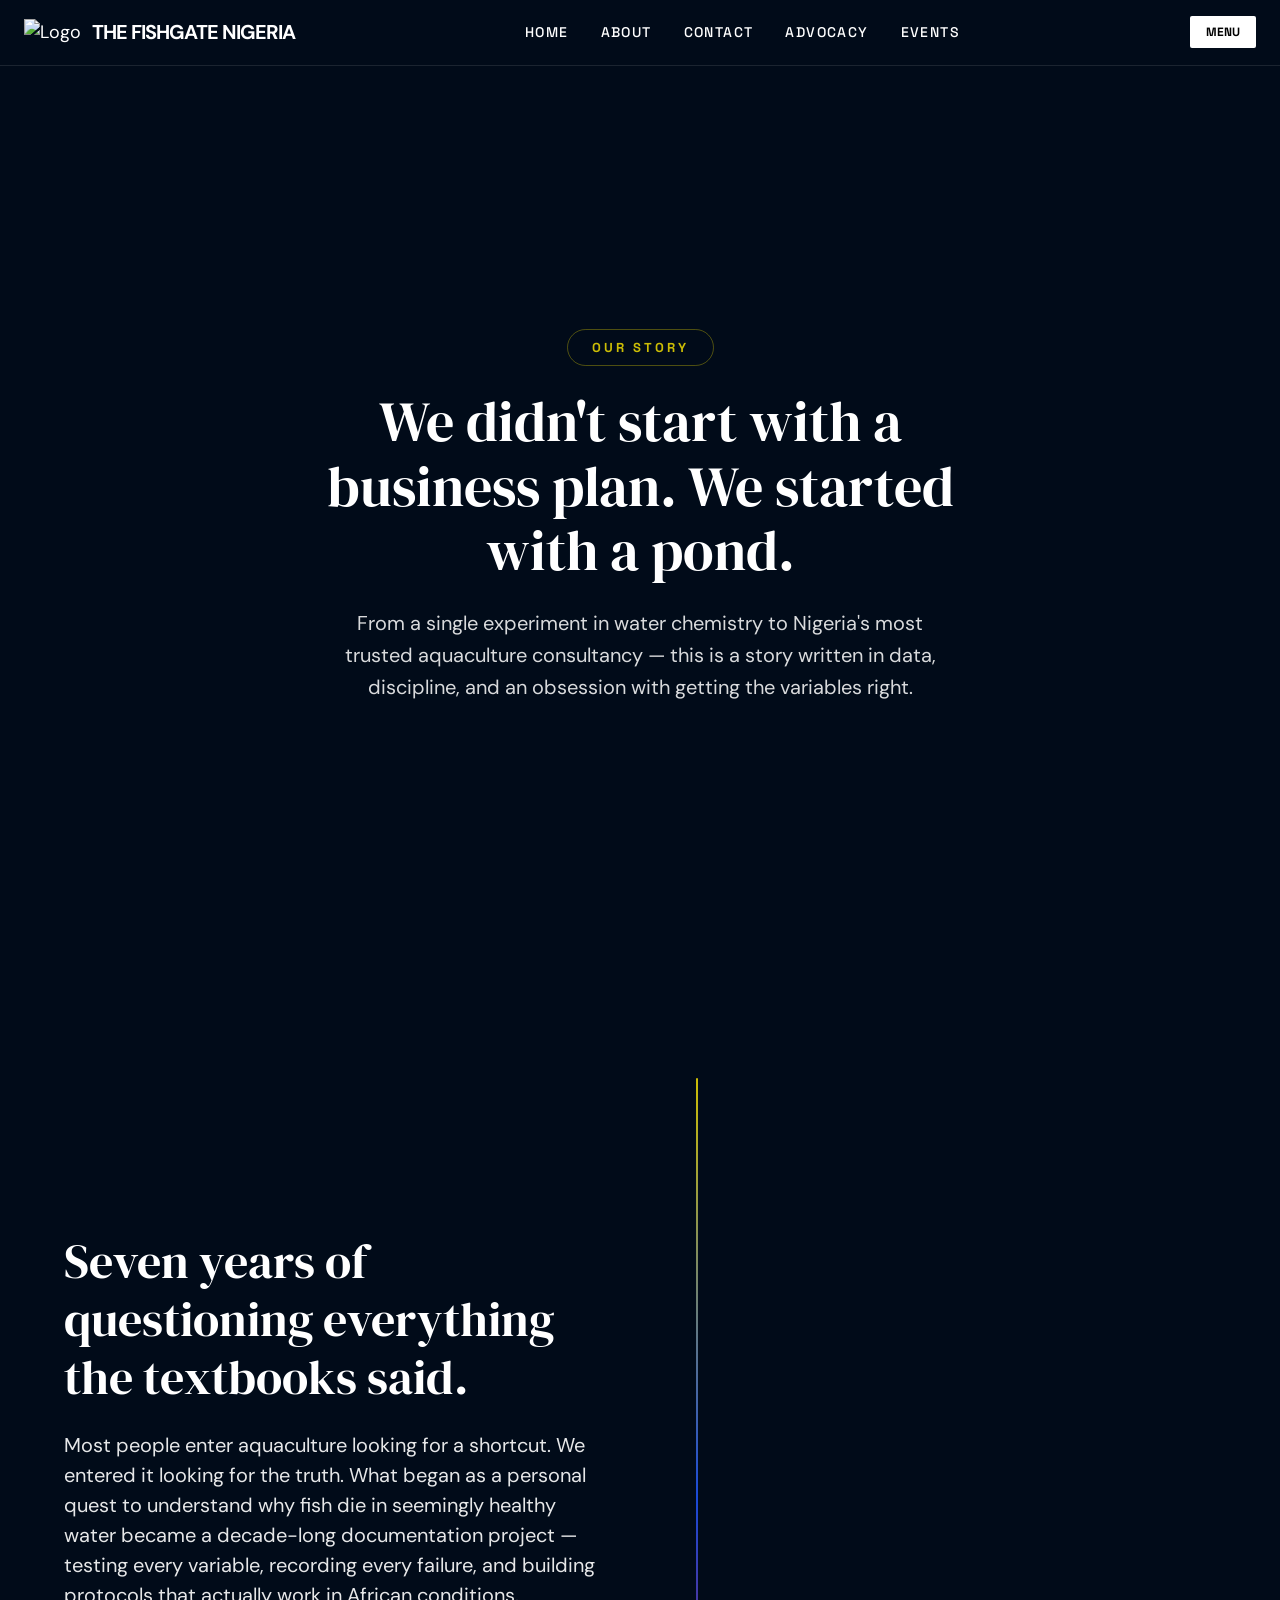
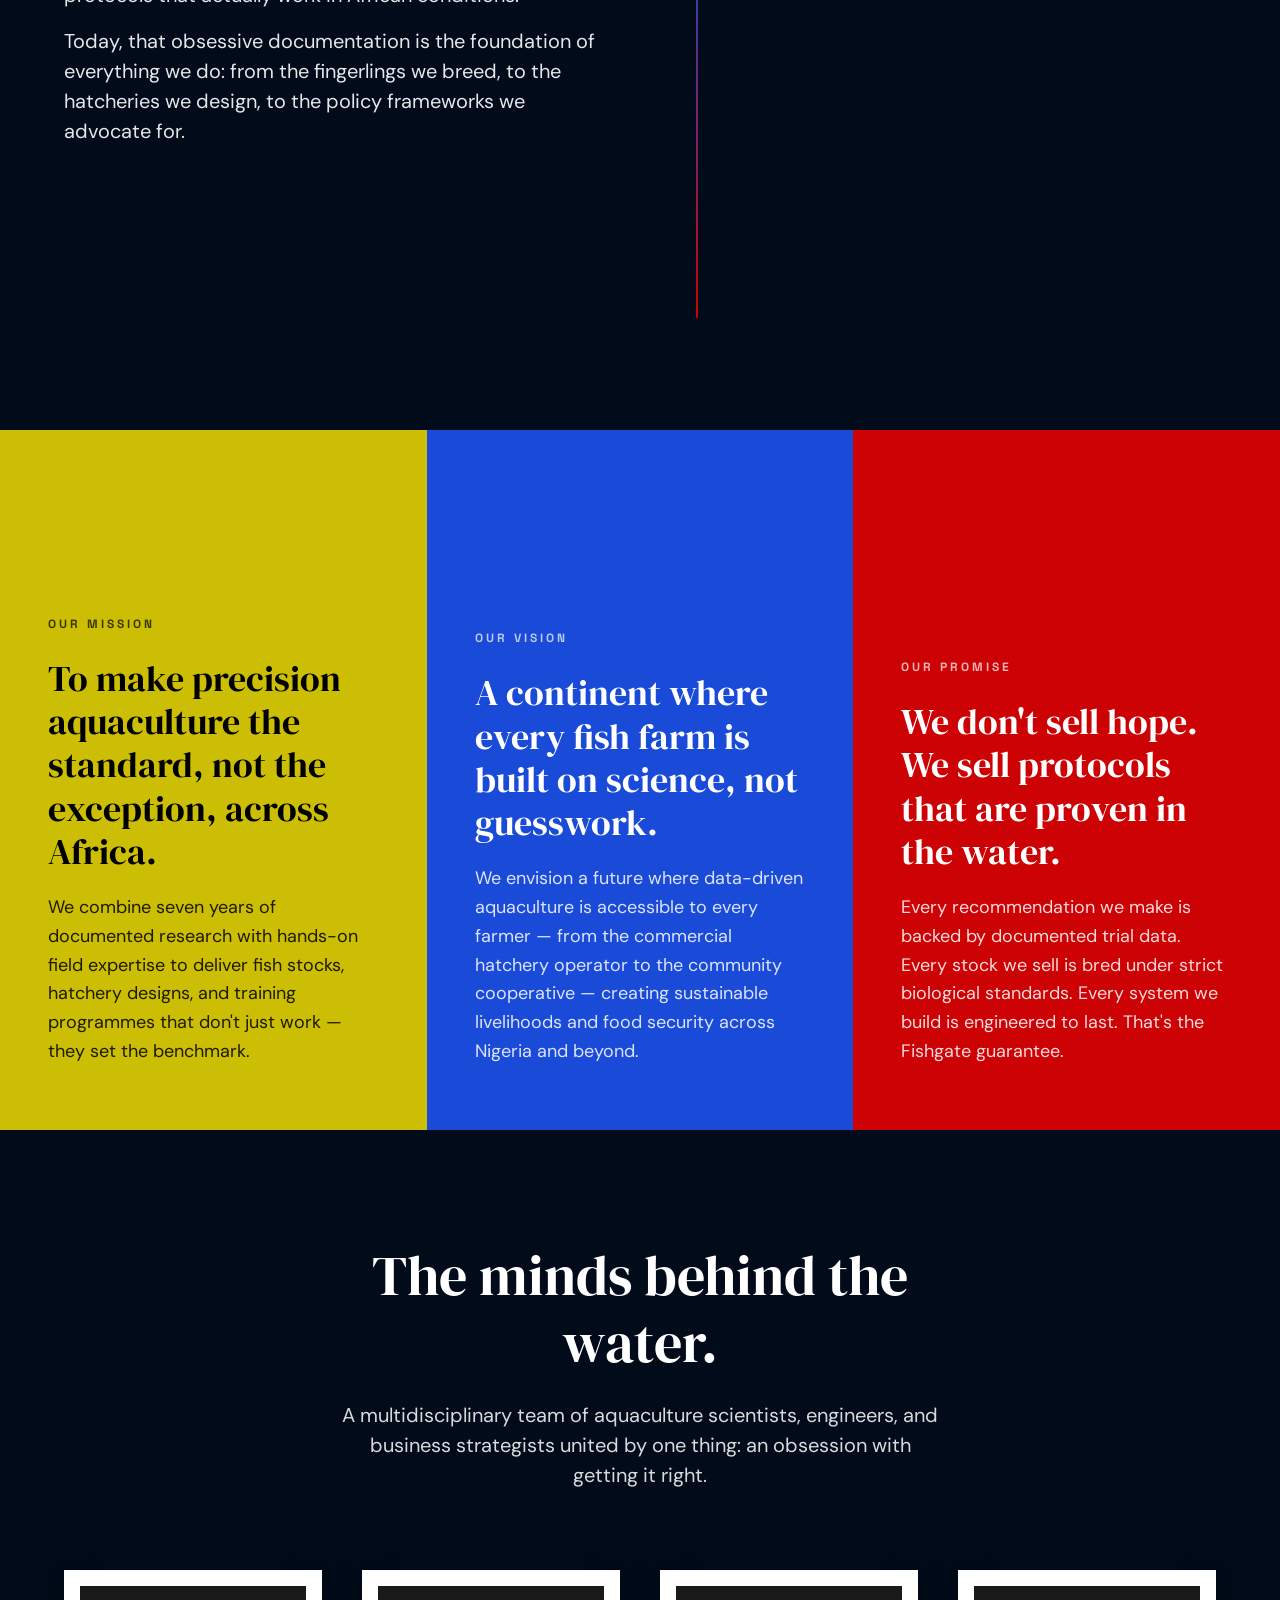
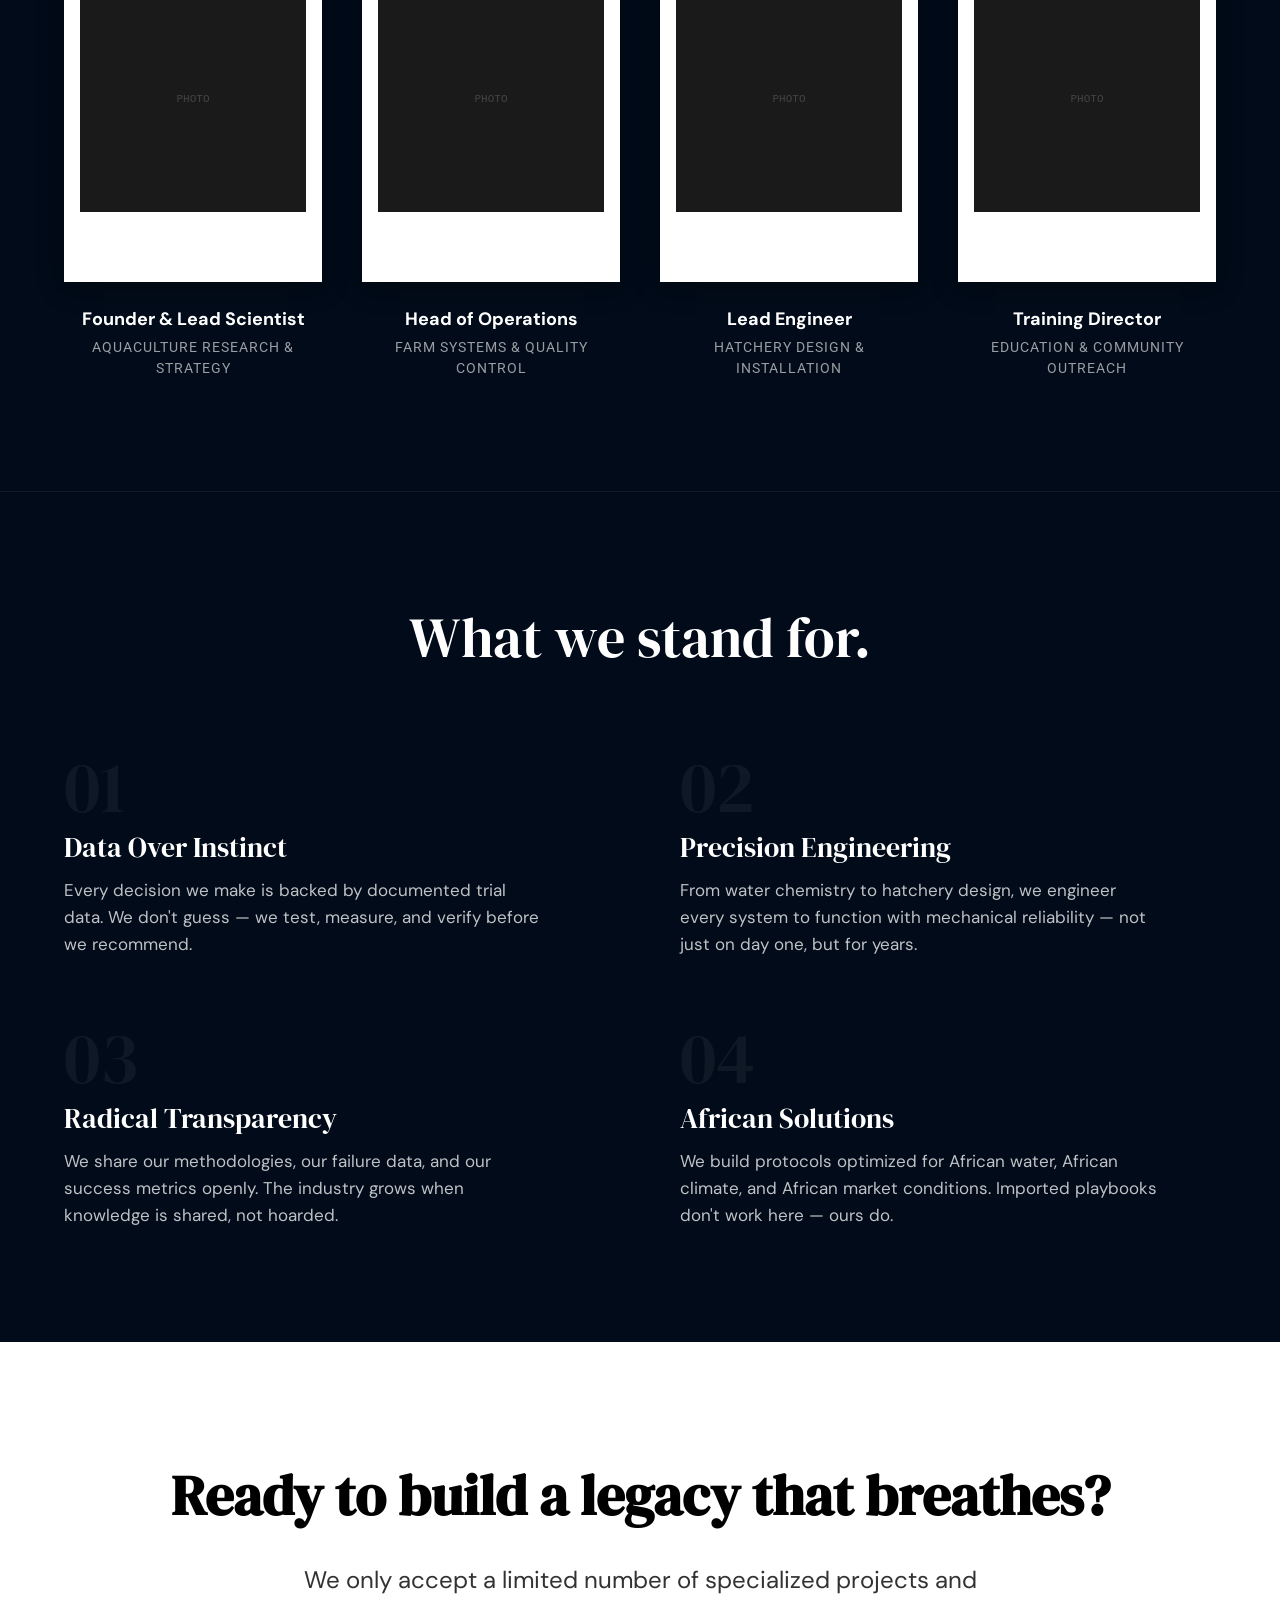
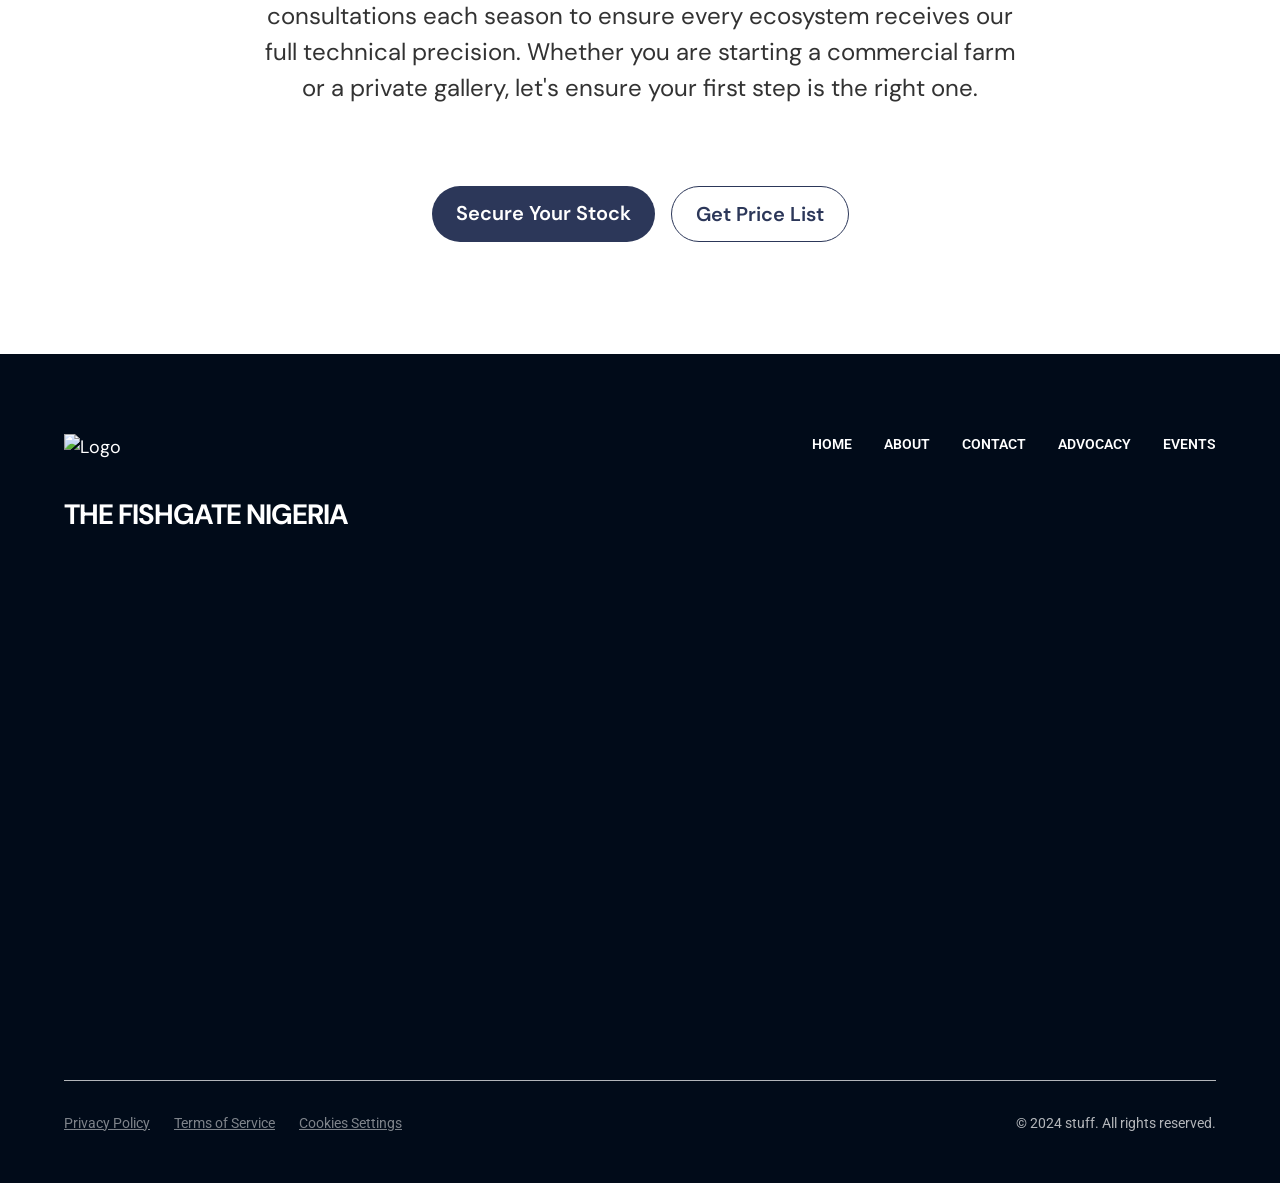
==== about.html @ c48f3483 "new commit" ====
<!DOCTYPE html>
<html lang="en">

<head>
    <meta charset="UTF-8">
    <meta name="viewport" content="width=device-width, initial-scale=1.0">
    <title>About — THE FISHGATE NIGERIA</title>
    <meta name="description"
        content="Learn about The Fishgate Nigeria — seven years of documented mastery in aquaculture, from premium fish stocks to luxury aquarium design and policy advocacy.">
    <link rel="stylesheet" href="style.css">
    <link rel="stylesheet" href="about-style.css">
</head>

<body>
    <header class="header">
        <div class="header-inner">
            <div class="logo-wrap">
                <img src="http://localhost:3845/assets/f2dee095d0d8ac2fba1c8d2b68cc11346307be15.svg" alt="Logo"
                    class="logo-img">
                <span class="logo-text">THE FISHGATE NIGERIA</span>
            </div>
            <nav class="nav">
                <button class="nav-close">Close</button>
                <a href="index.html" class="nav-link">Home</a>
                <a href="about.html" class="nav-link nav-link--active">About</a>
                <a href="contact.html" class="nav-link">Contact</a>
                <a href="advocacy.html" class="nav-link">Advocacy</a>
                <a href="events.html" class="nav-link">Events</a>
            </nav>
            <button class="menu-trigger">Menu</button>
        </div>
    </header>

    <main>
        <!-- SECTION: ABOUT HERO -->
        <section class="about-hero">
            <div class="about-hero-overlay"></div>
            <div class="about-hero-content">
                <span class="about-hero-tag">Our Story</span>
                <h1 class="about-hero-title">We didn't start with a business plan. We started with a pond.</h1>
                <p class="about-hero-desc">From a single experiment in water chemistry to Nigeria's most trusted
                    aquaculture consultancy — this is a story written in data, discipline, and an obsession with getting
                    the variables right.</p>
            </div>
            <!-- Decorative floating polaroids -->
            <div class="about-float af-1">
                <div class="polaroid">
                    <div class="polaroid-img"><span>IMG</span></div>
                </div>
            </div>
            <div class="about-float af-2">
                <div class="polaroid">
                    <div class="polaroid-img"><span>IMG</span></div>
                </div>
            </div>
            <div class="about-float af-3">
                <div class="polaroid">
                    <div class="polaroid-img"><span>IMG</span></div>
                </div>
            </div>
            <div class="about-float af-4">
                <div class="polaroid">
                    <div class="polaroid-img"><span>IMG</span></div>
                </div>
            </div>
        </section>

        <!-- SECTION: THE STORY -->
        <section class="about-story">
            <div class="container grid-2 section-padding">
                <div class="col-text">
                    <h2 class="sub-title story-title">Seven years of questioning everything the textbooks said.</h2>
                    <p class="sub-desc story-desc">Most people enter aquaculture looking for a shortcut. We entered it
                        looking for the truth. What began as a personal quest to understand why fish die in
                        seemingly healthy water became a decade-long documentation project — testing every variable,
                        recording every failure, and building protocols that actually work in African conditions.</p>
                    <p class="sub-desc story-desc">Today, that obsessive documentation is the foundation of everything
                        we do: from the fingerlings we breed, to the hatcheries we design, to the policy frameworks
                        we advocate for.</p>
                </div>
                <div class="story-timeline">
                    <div class="timeline-item">
                        <span class="timeline-year">2017</span>
                        <div class="timeline-content">
                            <h4>The First Pond</h4>
                            <p>Started with a single experimental pond in Nasarawa, testing water chemistry variables
                                that nobody else was documenting.</p>
                        </div>
                    </div>
                    <div class="timeline-item">
                        <span class="timeline-year">2019</span>
                        <div class="timeline-content">
                            <h4>From Failure to Formula</h4>
                            <p>After two years of systematic testing, we developed our first reproducible breeding
                                protocol with documented survival rates above 85%.</p>
                        </div>
                    </div>
                    <div class="timeline-item">
                        <span class="timeline-year">2021</span>
                        <div class="timeline-content">
                            <h4>Scaling the Science</h4>
                            <p>Expanded from personal research to commercial consultancy — helping 50+ farms adopt
                                data-driven practices across Northern Nigeria.</p>
                        </div>
                    </div>
                    <div class="timeline-item">
                        <span class="timeline-year">2023</span>
                        <div class="timeline-content">
                            <h4>The Fishgate Standard</h4>
                            <p>Launched our training academy and began partnering with government bodies on aquaculture
                                policy reform and community empowerment.</p>
                        </div>
                    </div>
                    <div class="timeline-item">
                        <span class="timeline-year">Now</span>
                        <div class="timeline-content">
                            <h4>Legacy in the Making</h4>
                            <p>Breeding premium stock, designing luxury aquariums, training the next generation, and
                                setting the standard for African aquaculture.</p>
                        </div>
                    </div>
                </div>
            </div>
        </section>

        <!-- SECTION: MISSION & VISION -->
        <section class="about-mission">
            <div class="mission-card" style="background-color: rgba(255, 234, 0, 0.8); color: black;">
                <div class="mission-card-inner">
                    <span class="mission-label">Our Mission</span>
                    <h3 class="mission-title">To make precision aquaculture the standard, not the exception, across
                        Africa.</h3>
                    <p class="mission-desc">We combine seven years of documented research with hands-on field expertise
                        to deliver fish stocks, hatchery designs, and training programmes that don't just work — they
                        set the benchmark.</p>
                </div>
            </div>
            <div class="mission-card" style="background-color: #1a4ad8; color: white;">
                <div class="mission-card-inner">
                    <span class="mission-label">Our Vision</span>
                    <h3 class="mission-title">A continent where every fish farm is built on science, not guesswork.</h3>
                    <p class="mission-desc">We envision a future where data-driven aquaculture is accessible to every
                        farmer — from the commercial hatchery operator to the community cooperative — creating
                        sustainable livelihoods and food security across Nigeria and beyond.</p>
                </div>
            </div>
            <div class="mission-card" style="background-color: rgba(255, 0, 0, 0.8); color: white;">
                <div class="mission-card-inner">
                    <span class="mission-label">Our Promise</span>
                    <h3 class="mission-title">We don't sell hope. We sell protocols that are proven in the water.</h3>
                    <p class="mission-desc">Every recommendation we make is backed by documented trial data. Every stock
                        we sell is bred under strict biological standards. Every system we build is engineered to last.
                        That's the Fishgate guarantee.</p>
                </div>
            </div>
        </section>

        <!-- SECTION: THE TEAM -->
        <section class="about-team">
            <div class="container section-padding">
                <div class="team-header">
                    <h2 class="sub-title team-title">The minds behind the water.</h2>
                    <p class="sub-desc team-desc">A multidisciplinary team of aquaculture scientists, engineers, and
                        business strategists united by one thing: an obsession with getting it right.</p>
                </div>
                <div class="team-grid">
                    <div class="team-card">
                        <div class="team-photo polaroid">
                            <div class="polaroid-img"><span>PHOTO</span></div>
                        </div>
                        <h4 class="team-name">Founder & Lead Scientist</h4>
                        <p class="team-role">Aquaculture Research & Strategy</p>
                    </div>
                    <div class="team-card">
                        <div class="team-photo polaroid">
                            <div class="polaroid-img"><span>PHOTO</span></div>
                        </div>
                        <h4 class="team-name">Head of Operations</h4>
                        <p class="team-role">Farm Systems & Quality Control</p>
                    </div>
                    <div class="team-card">
                        <div class="team-photo polaroid">
                            <div class="polaroid-img"><span>PHOTO</span></div>
                        </div>
                        <h4 class="team-name">Lead Engineer</h4>
                        <p class="team-role">Hatchery Design & Installation</p>
                    </div>
                    <div class="team-card">
                        <div class="team-photo polaroid">
                            <div class="polaroid-img"><span>PHOTO</span></div>
                        </div>
                        <h4 class="team-name">Training Director</h4>
                        <p class="team-role">Education & Community Outreach</p>
                    </div>
                </div>
            </div>
        </section>

        <!-- SECTION: VALUES -->
        <section class="about-values">
            <div class="container section-padding">
                <div class="values-header">
                    <h2 class="sub-title values-title">What we stand for.</h2>
                </div>
                <div class="values-grid">
                    <div class="value-item">
                        <div class="value-number">01</div>
                        <h3 class="value-name">Data Over Instinct</h3>
                        <p class="value-desc">Every decision we make is backed by documented trial data. We don't
                            guess — we test, measure, and verify before we recommend.</p>
                    </div>
                    <div class="value-item">
                        <div class="value-number">02</div>
                        <h3 class="value-name">Precision Engineering</h3>
                        <p class="value-desc">From water chemistry to hatchery design, we engineer every system to
                            function with mechanical reliability — not just on day one, but for years.</p>
                    </div>
                    <div class="value-item">
                        <div class="value-number">03</div>
                        <h3 class="value-name">Radical Transparency</h3>
                        <p class="value-desc">We share our methodologies, our failure data, and our success metrics
                            openly. The industry grows when knowledge is shared, not hoarded.</p>
                    </div>
                    <div class="value-item">
                        <div class="value-number">04</div>
                        <h3 class="value-name">African Solutions</h3>
                        <p class="value-desc">We build protocols optimized for African water, African climate, and
                            African market conditions. Imported playbooks don't work here — ours do.</p>
                    </div>
                </div>
            </div>
        </section>

        <!-- SECTION: CTA -->
        <section class="cta-section">
            <div class="container">
                <h2 class="cta-title">Ready to build a legacy that breathes?</h2>
                <p class="sub-desc" style="color: black; opacity: 0.8; max-width: 768px; margin: 0 auto 80px;">We only
                    accept a limited number of specialized projects and consultations each season to ensure every
                    ecosystem receives our full technical precision. Whether you are starting a commercial farm or a
                    private gallery, let's ensure your first step is the right one.</p>
                <div class="cta-actions">
                    <a href="contact.html" class="hero-btn" style="background:#2c3759; color:white;">Secure Your
                        Stock</a>
                    <a href="contact.html" class="hero-btn"
                        style="background:transparent; border: 1px solid #2c3759; color: #2c3759;">Get Price List</a>
                </div>
            </div>
        </section>
    </main>

    <footer class="footer">
        <div class="container">
            <div class="footer-top"
                style="display: flex; justify-content: space-between; align-items: flex-start; margin-bottom: 48px;">
                <div class="footer-brand">
                    <img src="http://localhost:3845/assets/d49533d9b1fd30c121c122c7823c9d077e0466f0.svg" alt="Logo"
                        style="height: 36px; margin-bottom: 24px;">
                    <div class="logo-text" style="font-size: 28px;">THE FISHGATE NIGERIA</div>
                </div>
                <div class="footer-links"
                    style="display: flex; gap: 32px; font-family: 'Roboto', sans-serif; font-weight: 600; font-size: 14px; text-transform: uppercase;">
                    <a href="index.html">Home</a>
                    <a href="about.html">About</a>
                    <a href="contact.html">Contact</a>
                    <a href="advocacy.html">Advocacy</a>
                    <a href="events.html">Events</a>
                </div>
            </div>

            <div class="footer-massive-logo"
                style="background-image: url('http://localhost:3845/assets/03a1f368f0390bcd98d03142f35a79299c0548bb.png');">
                The FishGate Nigeria
            </div>

            <div class="footer-bottom"
                style="margin-top: 32px; padding-top: 32px; border-top: 1px solid white; display: flex; justify-content: space-between; font-family: 'Roboto', sans-serif; font-size: 14px; opacity: 0.7;">
                <div class="footer-legal" style="display: flex; gap: 24px; text-decoration: underline;">
                    <a href="#">Privacy Policy</a>
                    <a href="#">Terms of Service</a>
                    <a href="#">Cookies Settings</a>
                </div>
                <div class="copyright">© 2024 stuff. All rights reserved.</div>
            </div>
        </div>
    </footer>

    <!-- GSAP -->
    <script src="https://cdn.jsdelivr.net/npm/gsap@3.14.1/dist/gsap.min.js"></script>
    <script src="https://cdn.jsdelivr.net/npm/gsap@3.14.1/dist/ScrollTrigger.min.js"></script>
    <script src="js/mobile-nav.js"></script>
    <script src="js/about-page.js"></script>
</body>

</html>
---- style.css ----
@import url('https://fonts.googleapis.com/css2?family=DM+Sans:ital,opsz,wght@0,9..40,100..1000;1,9..40,100..1000&family=DM+Serif+Display:ital@0;1&family=Roboto:ital,wght@0,100;0,300;0,400;0,500;0,700;0,900;1,100;1,300;1,400;1,500;1,700;1,900&family=Space+Grotesk:wght@300..700&display=swap');

:root {
    --color-bg: #010b19;
    --color-white: #ffffff;
    --color-black: #000000;
    --color-accent-yellow: rgba(255, 234, 0, 0.8);
    --color-accent-red: rgba(255, 0, 0, 0.8);
    --color-accent-blue: #1a4ad8;
    --color-navy-deep: #2c3759;
    --color-header-bg: #1f2937;
    --color-header-border: rgba(255, 255, 255, 0.1);

    --font-heading: 'DM Serif Display', serif;
    --font-body: 'DM Sans', sans-serif;
    --font-ui: 'Space Grotesk', sans-serif;
    --font-small: 'Roboto', sans-serif;

    --container-max: 1440px;
    --section-pad: 112px 64px;
    --transition-mechanical: cubic-bezier(0.16, 1, 0.3, 1);
}

/* --- GLOBAL RESET & BASE --- */
* {
    margin: 0;
    padding: 0;
    box-sizing: border-box;
}

html {
    scroll-behavior: smooth;
}

/* Fix left shift — wrap the whole page */
html,
body {
    width: 100%;
    overflow-x: hidden;
}

body {
    background-color: var(--color-bg);
    color: var(--color-white);
    font-family: var(--font-body);
    font-size: 18px;
    line-height: 1.5;
    -webkit-font-smoothing: antialiased;
    overflow-x: hidden;
}

h1,
h2,
h3 {
    font-family: var(--font-heading);
    font-weight: 400;
}

a {
    text-decoration: none;
    color: inherit;
    display: inline-block;
}

img,
video {
    display: block;
    max-width: 100%;
}

button {
    cursor: pointer;
    border: none;
    background: none;
    font-family: inherit;
}

/* --- LAYOUT UTILITIES --- */
.container {
    max-width: var(--container-max);
    margin: 0 auto;
    width: 100%;
}

.section-padding {
    padding: var(--section-pad);
}

.grid-2 {
    display: grid;
    grid-template-columns: 1fr 1fr;
    gap: 80px;
}

.flex-center {
    display: flex;
    align-items: center;
    justify-content: center;
}

/* --- HEADER --- */
.header {
    background: #010b19;
    border-bottom: 1px solid var(--color-header-border);
    padding: 16px 24px 17px;
    position: sticky;
    top: 0;
    z-index: 1000;
}

.header-inner {
    max-width: var(--container-max);
    margin: 0 auto;
    display: flex;
    justify-content: space-between;
    align-items: center;
}

.logo-wrap {
    display: flex;
    align-items: center;
    gap: 8px;
}

.logo-img {
    height: 25.776px;
    width: 60px;
}

.logo-text {
    font-family: 'DM Sans', sans-serif;
    font-weight: 700;
    font-size: 20px;
    letter-spacing: -1px;
    text-transform: uppercase;
}

.nav {
    display: flex;
    gap: 32px;
}

.nav-link {
    font-family: var(--font-ui);
    font-weight: 500;
    font-size: 14px;
    letter-spacing: 1.4px;
    text-transform: uppercase;
    transition: color 0.3s var(--transition-mechanical);
}

.nav-link:hover {
    color: var(--color-accent-yellow);
}

.menu-trigger {
    background: var(--color-white);
    color: var(--color-black);
    padding: 8px 16px;
    border-radius: 2px;
    font-family: var(--font-ui);
    font-weight: 700;
    font-size: 12px;
    text-transform: uppercase;
    transition: background-color 0.3s var(--transition-mechanical);
}

.menu-trigger:hover {
    background: var(--color-accent-yellow);
}

/* Hidden on desktop — only visible inside mobile drawer */
.nav-close {
    display: none;
}

main {
    overflow-x: hidden;
}

/* --- HERO --- */
.hero {
    position: relative;
    width: 100%;
    max-width: 1416px;
    min-height: 100vh;
    margin: 0 auto;
    display: flex;
    align-items: center;
    justify-content: center;
    overflow: visible;
    /* clips bleeding polaroids — key fix */
    margin-bottom: 0;
    padding-bottom: 0;
}


/* Hero fades into the precision section — no hard edge */
.hero::before {
    content: '';
    position: absolute;
    bottom: 0;
    left: 0;
    right: 0;
    height: 300px;
    background: linear-gradient(to bottom,
            transparent,
            var(--color-bg) 100%);
    z-index: 6;
    pointer-events: none;
}

/* Dark radial overlay protects center text */
.hero::after {
    content: '';
    position: absolute;
    inset: 0;
    background: radial-gradient(ellipse 45% 50% at center,
            #010b19 40%,
            rgba(1, 11, 25, 0.95) 60%,
            rgba(1, 11, 25, 0.4) 80%,
            rgba(1, 11, 25, 0) 100%);
    z-index: 5;
    pointer-events: none;
}

.hero-content {
    position: relative;
    z-index: 10;
    max-width: 560px;
    text-align: center;
    display: flex;
    flex-direction: column;
    align-items: center;
    gap: 24px;
}

.hero-title {
    font-size: 56px;
    line-height: 1.2;
    color: var(--color-white);
}

.hero-desc {
    font-size: 18px;
    line-height: 1.5;
    color: var(--color-white);
}

.hero-actions {
    display: flex;
    gap: 16px;
    justify-content: center;
    margin-top: 24px;
}

.hero-btn {
    background: var(--color-white);
    color: var(--color-bg);
    padding: 12px 24px;
    border-radius: 50px;
    font-weight: 600;
    font-size: 20px;
    transition: all 0.3s var(--transition-mechanical);
}

.hero-btn:hover {
    transform: translateY(-2px);
    filter: brightness(1.1);
}

.hero-btn--outline {
    background: transparent;
    border: 1px solid #fff;
    color: var(--color-white);
}

/* --- POLAROID FLOATS --- */
.hero-float {
    position: absolute;
    z-index: 1;
    pointer-events: none;
}

.hero-float .polaroid {
    pointer-events: all;
}

/* Push images toward edges — no negative values that cause overflow */
/* Top polaroids — pushed wide and high, feel distant */
.img-1 {
    top: 2%;
    left: 1%;
    transform: rotate(-8deg) scale(0.85);
}

.img-2 {
    top: 0%;
    left: 20%;
    transform: rotate(4deg) scale(0.9);
}

.img-3 {
    top: 0%;
    right: 18%;
    transform: rotate(-3deg) scale(0.9);
}

.img-4 {
    top: 2%;
    right: 1%;
    transform: rotate(6deg) scale(0.85);
}

/* Bottom polaroids — pulled inward and larger, feel closer, lead eye down */
.img-5 {
    bottom: -60px;
    left: 8%;
    transform: rotate(5deg) scale(1.1);
}

.img-6 {
    bottom: -60px;
    left: 28%;
    transform: rotate(-4deg) scale(1.15);
}

.img-7 {
    bottom: -60px;
    left: 42%;
    transform: rotate(3deg) scale(1.15);
}

.img-8 {
    bottom: -60px;
    right: 8%;
    transform: rotate(-5deg) scale(1.1);
}

/* Polaroid frame */
.polaroid {
    background: #fff;
    padding: 16px 16px 70px 16px;
    box-shadow: 0 4px 24px rgba(0, 0, 0, 0.35);
    display: flex;
    flex-direction: column;
    align-items: center;
}

.polaroid-img {
    width: 100%;
    aspect-ratio: 1 / 1;
    background: #1a1a1a;
    display: flex;
    align-items: center;
    justify-content: center;
    overflow: hidden;
}

.polaroid-img span {
    color: #444;
    font-size: 11px;
    font-family: monospace;
}

/* When real images are added */
.polaroid-img img {
    width: 100%;
    height: 100%;
    object-fit: cover;
    display: block;
}

/* Individual polaroid sizes */
.img-1 .polaroid {
    width: 250px;
}

.img-2 .polaroid {
    width: 220px;
}

.img-3 .polaroid {
    width: 230px;
}

.img-4 .polaroid {
    width: 235px;
}

.img-5 .polaroid {
    width: 225px;
}

.img-6 .polaroid {
    width: 240px;
}

.img-7 .polaroid {
    width: 230px;
}

.img-8 .polaroid {
    width: 220px;
}

/* --- PRECISION INTRO --- */
.precision-intro {
    min-height: 100vh;
    background: var(--color-bg);
    display: flex;
    align-items: center;
    justify-content: center;
    text-align: center;
    position: relative;
    z-index: 20;
    margin-top: 0;
    padding-top: 0;
    will-change: transform, opacity;
}


.precision-content {
    max-width: 812px;
}

.precision-title {
    font-size: 56px;
    margin-bottom: 24px;
}

.precision-desc {
    font-size: 24px;
    max-width: 736px;
    margin: 0 auto;
}

.precision-float {
    position: absolute;
    z-index: 0;
    pointer-events: none;
    opacity: 0.5;
    /* dimmed so text stays readable */
}

.precision-content {
    position: relative;
    z-index: 2;
    /* text sits above the background polaroids */
    max-width: 812px;
}

/* Position them loosely around the edges */
.pf-1 {
    top: 5%;
    left: 3%;
    transform: rotate(-10deg);
}

.pf-2 {
    top: 8%;
    right: 5%;
    transform: rotate(7deg);
}

.pf-3 {
    bottom: 8%;
    left: 6%;
    transform: rotate(6deg);
}

.pf-4 {
    bottom: 5%;
    right: 3%;
    transform: rotate(-8deg);
}

.pf-1 .polaroid {
    width: 220px;
}

.pf-2 .polaroid {
    width: 200px;
}

.pf-3 .polaroid {
    width: 210px;
}

.pf-4 .polaroid {
    width: 195px;
}

/* --- FEATURE CARDS --- */
.features-grid {
    display: flex;
    height: 820px;
    position: relative;
    z-index: 10;
    background: var(--color-bg);
    /* solid bg so it fully covers precision-intro as it scrolls over */
}

.feature-card {
    flex: 1;
    padding: 49px 47px;
    display: flex;
    flex-direction: column;
    gap: 31px;
}

.feature-icon {
    width: 250px;
    height: 250px;
}

.feature-title {
    font-weight: 700;
    font-size: 36px;
    line-height: 1;
}

.feature-desc {
    font-weight: 500;
    font-size: 20px;
}

/* Target the gsap pin wrapper directly */
.pin-spacer:has(.precision-intro) {
    z-index: 1 !important;
}


/* --- SERVICES HORIZONTAL --- */
.services-module {
    width: 100%;
    height: 100vh;
    overflow: visible;
    position: relative;
    background: var(--color-bg);
}

.services-horizontal-track {
    display: flex;
    width: 400vw;
    height: 100%;
    will-change: transform;
}

.layout-467 {
    width: 100vw;
    height: 100vh;
    flex-shrink: 0;
    position: relative;
    background-size: cover;
    background-position: center;
    background-repeat: no-repeat;
    display: flex;
    align-items: center;
    overflow: visible;
}

.col-text {
    display: flex;
    flex-direction: column;
    justify-content: center;
}

.sub-title {
    font-size: 48px;
    line-height: 1.2;
    margin-bottom: 24px;
}

.sub-desc {
    font-size: 24px;
    line-height: 1.5;
    margin-bottom: 32px;
}

.sub-actions {
    display: flex;
    gap: 16px;
}

.col-list {
    display: flex;
    flex-direction: column;
    justify-content: flex-end;
}

.list-item {
    margin-bottom: 32px;
}

.list-item h4 {
    font-family: var(--font-body);
    font-weight: 700;
    font-size: 20px;
    line-height: 1.4;
    margin-bottom: 8px;
}

.list-item p {
    font-size: 16px;
    line-height: 1.5;
    opacity: 0.9;
}

/* --- ABOUT VIDEO --- */
.about-video-section {
    padding: 112px 64px 49px;
}

.video-player {
    flex: 1;
    height: 640px;
    position: relative;
    background: #000;
}

.video-player video {
    width: 100%;
    height: 100%;
    object-fit: cover;
}

.play-indicator {
    position: absolute;
    top: 50%;
    left: 50%;
    transform: translate(-50%, -50%);
    width: 64px;
    height: 64px;
    pointer-events: none;
}

/* --- CTA --- */
.cta-section {
    padding: 112px 0;
    background: var(--color-white);
    color: var(--color-black);
    text-align: center;
}

.cta-title {
    font-size: 56px;
    font-weight: 700;
    margin-bottom: 24px;
}

.cta-actions {
    display: flex;
    gap: 16px;
    justify-content: center;
}

/* --- FOOTER --- */
.footer {
    background: var(--color-bg);
    padding: 80px 64px 49px;
}

.footer-massive-logo {
    font-size: 128px;
    text-align: center;
    padding: 40px 0;
    background-size: cover;
    background-clip: text;
    -webkit-background-clip: text;
    color: transparent;
    font-family: var(--font-heading);
}

.footer-bottom {
    margin-top: 32px;
    padding-top: 32px;
    border-top: 1px solid rgba(255, 255, 255, 0.2);
    display: flex;
    justify-content: space-between;
}

.footer-legal {
    display: flex;
    gap: 24px;
}

.footer-legal a {
    text-decoration: underline;
    opacity: 0.7;
}

/* --- RESPONSIVE --- */
@media (max-width: 1024px) {
    .grid-2 {
        grid-template-columns: 1fr;
        gap: 40px;
    }

    .section-padding {
        padding: 64px 24px;
    }

    .hero-title {
        font-size: 36px;
    }

    .col-list {
        padding-top: 0 !important;
    }

    .features-grid {
        flex-direction: column;
        height: auto;
    }

    .footer-top {
        flex-direction: column;
        gap: 32px;
    }
}

/* ==============================================
   MOBILE — 768px and below
   ============================================== */
@media (max-width: 768px) {

    /* --- FLOATING BOTTOM NAVBAR --- */
    .nav {
        position: fixed;
        bottom: 88px;
        /* Sits above the trigger */
        left: 50%;
        transform: translateX(-50%) translateY(20px) scale(0.95);
        width: calc(100% - 48px);
        max-width: 320px;
        background: rgba(1, 11, 25, 0.95);
        border: 1px solid rgba(255, 255, 255, 0.1);
        border-radius: 20px;
        padding: 24px;
        flex-direction: column;
        align-items: center;
        justify-content: center;
        gap: 8px;
        z-index: 9999;
        opacity: 0;
        pointer-events: none;
        box-shadow: 0 20px 40px rgba(0, 0, 0, 0.6);
        backdrop-filter: blur(20px);
        -webkit-backdrop-filter: blur(20px);
        transition: all 0.4s var(--transition-mechanical);
    }

    .nav.is-open {
        opacity: 1;
        pointer-events: auto;
        transform: translateX(-50%) translateY(0) scale(1);
    }

    .nav-link {
        font-size: 18px;
        letter-spacing: 1.5px;
        padding: 12px 24px;
        min-height: 44px;
        display: flex;
        align-items: center;
        justify-content: center;
        width: 100%;
        border-radius: 8px;
        transition: background 0.3s ease;
    }

    .nav-link:active {
        background: rgba(255, 255, 255, 0.05);
    }

    .nav-link--active {
        color: var(--color-accent-yellow);
        background: rgba(255, 234, 0, 0.05);
    }

    /* Floating Pill Trigger */
    .menu-trigger {
        position: fixed;
        bottom: 24px;
        left: 50%;
        transform: translateX(-50%);
        display: flex;
        align-items: center;
        justify-content: center;
        width: calc(100% - 48px);
        max-width: 380px;
        padding: 0 32px;
        min-height: 54px;
        background: rgba(1, 11, 25, 0.9);
        border: 1px solid rgba(255, 255, 255, 0.15);
        color: var(--color-white);
        border-radius: 50px;
        font-family: var(--font-ui);
        font-weight: 700;
        font-size: 15px;
        letter-spacing: 2px;
        text-transform: uppercase;
        box-shadow: 0 10px 30px rgba(0, 0, 0, 0.5);
        backdrop-filter: blur(12px);
        z-index: 10000;
        transition: transform 0.2s ease, background 0.3s ease;
    }

    .menu-trigger:active {
        transform: translateX(-50%) scale(0.95);
    }

    /* Hide the standalone close button since the pill turns into 'Close' via JS */
    .nav-close {
        display: none !important;
    }

    /* --- HEADER --- */
    .header {
        padding: 12px 16px;
    }

    .logo-text {
        font-size: 16px;
    }

    .logo-img {
        height: 22px;
        width: auto;
    }

    /* --- HERO --- */
    .hero {
        min-height: 85vh;
        padding: 0 20px;
    }

    .hero-content {
        max-width: 100%;
        gap: 20px;
    }

    .hero-title {
        font-size: 32px;
        line-height: 1.2;
    }

    .hero-desc {
        font-size: 16px;
        line-height: 1.6;
    }

    .hero-actions {
        flex-direction: column;
        gap: 12px;
        width: 100%;
        margin-top: 16px;
    }

    .hero-btn {
        font-size: 16px;
        padding: 14px 28px;
        min-height: 48px;
        text-align: center;
        width: 100%;
    }

    /* Hide polaroids on mobile — they overflow and clutter */
    .hero-float {
        display: none;
    }

    .hero::after {
        background: rgba(1, 11, 25, 0.85);
    }

    /* --- PRECISION INTRO --- */
    .precision-intro {
        min-height: 70vh;
        padding: 0 20px;
    }

    .precision-title {
        font-size: 32px;
        margin-bottom: 20px;
    }

    .precision-desc {
        font-size: 18px;
    }

    .precision-float {
        display: none;
    }

    /* --- FEATURE CARDS --- */
    .features-grid {
        flex-direction: column;
        height: auto;
    }

    .feature-card {
        padding: 40px 24px;
        gap: 20px;
    }

    .feature-icon {
        width: 160px;
        height: 160px;
    }

    .feature-title {
        font-size: 28px;
    }

    .feature-desc {
        font-size: 17px;
    }

    /* --- SERVICES HORIZONTAL SCROLL --- */
    .services-module {
        height: auto;
        overflow: visible;
    }

    .services-horizontal-track {
        display: flex;
        flex-direction: column;
        width: 100%;
    }

    .layout-467 {
        width: 100%;
        height: auto;
        min-height: auto;
    }

    .layout-467 .container {
        padding: 40px 20px;
    }

    .layout-467 .grid-2 {
        grid-template-columns: 1fr;
        gap: 32px;
    }

    .sub-title {
        font-size: 30px;
        margin-bottom: 16px;
    }

    .sub-desc {
        font-size: 17px;
        margin-bottom: 24px;
    }

    .sub-actions {
        flex-direction: column;
        gap: 12px;
    }

    .sub-actions .hero-btn {
        width: 100%;
        text-align: center;
    }

    .col-list {
        padding-top: 0 !important;
    }

    .list-item h4 {
        font-size: 18px;
    }

    .list-item p {
        font-size: 15px;
    }

    /* --- ABOUT VIDEO --- */
    .about-video-section {
        padding: 40px 20px 24px;
    }

    .about-video-section .grid-2 {
        grid-template-columns: 1fr;
        gap: 32px;
    }

    .video-player {
        height: 240px;
    }

    /* --- CTA --- */
    .cta-section {
        padding: 48px 20px;
    }

    .cta-title {
        font-size: 32px;
        margin-bottom: 16px;
    }

    .cta-section .sub-desc {
        font-size: 16px;
        margin-bottom: 40px !important;
    }

    .cta-actions {
        flex-direction: column;
        gap: 12px;
        align-items: center;
    }

    .cta-actions .hero-btn {
        width: 100%;
        max-width: 320px;
        text-align: center;
    }

    /* --- FOOTER --- */
    .footer {
        padding: 32px 20px 24px;
    }

    .footer-top {
        flex-direction: column !important;
        gap: 32px !important;
        align-items: flex-start !important;
        margin-bottom: 32px !important;
    }

    .footer-links {
        flex-wrap: wrap !important;
        gap: 16px 24px !important;
    }

    .footer-links a {
        min-height: 44px;
        display: flex;
        align-items: center;
    }

    .footer-massive-logo {
        font-size: 48px;
        padding: 24px 0;
    }

    .footer-bottom {
        flex-direction: column !important;
        gap: 16px !important;
        text-align: center;
    }

    .footer-legal {
        flex-wrap: wrap !important;
        justify-content: center !important;
        gap: 12px 20px !important;
    }

    .footer-legal a {
        min-height: 44px;
        display: flex;
        align-items: center;
    }

    /* --- LAYOUT UTILITIES --- */
    .grid-2 {
        grid-template-columns: 1fr;
        gap: 32px;
    }

    .section-padding {
        padding: 40px 20px;
    }
}
---- about-style.css ----
/* ===================================================
   ABOUT PAGE — THE FISHGATE NIGERIA
   Extends style.css with about-page-specific styles
   =================================================== */

/* --- ABOUT HERO --- */
.about-hero {
    position: relative;
    width: 100%;
    min-height: 100vh;
    display: flex;
    align-items: center;
    justify-content: center;
    overflow: hidden;
    background: var(--color-bg);
}

.about-hero-overlay {
    position: absolute;
    inset: 0;
    background: radial-gradient(ellipse 50% 55% at center,
            #010b19 35%,
            rgba(1, 11, 25, 0.9) 55%,
            rgba(1, 11, 25, 0.3) 80%,
            rgba(1, 11, 25, 0) 100%);
    z-index: 5;
    pointer-events: none;
}

.about-hero-content {
    position: relative;
    z-index: 10;
    max-width: 720px;
    text-align: center;
    display: flex;
    flex-direction: column;
    align-items: center;
    gap: 24px;
    padding: 0 24px;
}

.about-hero-tag {
    font-family: var(--font-ui);
    font-weight: 700;
    font-size: 13px;
    letter-spacing: 3px;
    text-transform: uppercase;
    color: var(--color-accent-yellow);
    display: inline-block;
    padding: 8px 24px;
    border: 1px solid rgba(255, 234, 0, 0.3);
    border-radius: 50px;
}

.about-hero-title {
    font-family: var(--font-heading);
    font-weight: 400;
    font-size: 56px;
    line-height: 1.15;
    color: var(--color-white);
}

.about-hero-desc {
    font-family: var(--font-body);
    font-size: 20px;
    line-height: 1.6;
    color: var(--color-white);
    opacity: 0.85;
    max-width: 600px;
}

/* Floating polaroids on about hero */
.about-float {
    position: absolute;
    z-index: 2;
    pointer-events: none;
    opacity: 0;
}

.af-1 {
    top: 8%;
    left: 5%;
    transform: rotate(-12deg);
}

.af-2 {
    top: 10%;
    right: 6%;
    transform: rotate(8deg);
}

.af-3 {
    bottom: 12%;
    left: 8%;
    transform: rotate(6deg);
}

.af-4 {
    bottom: 8%;
    right: 5%;
    transform: rotate(-9deg);
}

.af-1 .polaroid {
    width: 200px;
}

.af-2 .polaroid {
    width: 180px;
}

.af-3 .polaroid {
    width: 190px;
}

.af-4 .polaroid {
    width: 175px;
}


/* --- STORY SECTION --- */
.about-story {
    background: var(--color-bg);
    position: relative;
}

.story-title {
    font-size: 48px;
}

.story-desc {
    font-size: 20px;
    opacity: 0.9;
    margin-bottom: 16px;
}

/* Timeline */
.story-timeline {
    position: relative;
    padding-left: 48px;
}

.story-timeline::before {
    content: '';
    position: absolute;
    left: 16px;
    top: 0;
    bottom: 0;
    width: 2px;
    background: linear-gradient(to bottom,
            rgba(255, 234, 0, 0.8),
            #1a4ad8,
            rgba(255, 0, 0, 0.8));
    border-radius: 2px;
}

.timeline-item {
    position: relative;
    margin-bottom: 48px;
    opacity: 0;
    transform: translateY(30px);
}

.timeline-item:last-child {
    margin-bottom: 0;
}

.timeline-item::before {
    content: '';
    position: absolute;
    left: -40px;
    top: 6px;
    width: 14px;
    height: 14px;
    background: var(--color-accent-yellow);
    border-radius: 50%;
    border: 3px solid var(--color-bg);
    box-shadow: 0 0 0 2px rgba(255, 234, 0, 0.4);
}

.timeline-year {
    font-family: var(--font-ui);
    font-weight: 700;
    font-size: 14px;
    letter-spacing: 2px;
    text-transform: uppercase;
    color: var(--color-accent-yellow);
    display: block;
    margin-bottom: 8px;
}

.timeline-content h4 {
    font-family: var(--font-body);
    font-weight: 700;
    font-size: 20px;
    margin-bottom: 8px;
    line-height: 1.3;
}

.timeline-content p {
    font-size: 16px;
    line-height: 1.6;
    opacity: 0.8;
}


/* --- MISSION & VISION --- */
.about-mission {
    display: flex;
    min-height: 700px;
}

.mission-card {
    flex: 1;
    padding: 64px 48px;
    display: flex;
    flex-direction: column;
    justify-content: flex-end;
    position: relative;
    overflow: hidden;
}

.mission-card-inner {
    position: relative;
    z-index: 2;
}

.mission-label {
    font-family: var(--font-ui);
    font-weight: 700;
    font-size: 12px;
    letter-spacing: 3px;
    text-transform: uppercase;
    opacity: 0.7;
    display: block;
    margin-bottom: 24px;
}

.mission-title {
    font-family: var(--font-heading);
    font-weight: 400;
    font-size: 36px;
    line-height: 1.2;
    margin-bottom: 20px;
}

.mission-desc {
    font-family: var(--font-body);
    font-size: 18px;
    line-height: 1.6;
    opacity: 0.85;
}


/* --- TEAM --- */
.about-team {
    background: var(--color-bg);
}

.team-header {
    text-align: center;
    max-width: 600px;
    margin: 0 auto 80px;
}

.team-title {
    font-size: 56px;
    margin-bottom: 24px;
}

.team-desc {
    font-size: 20px;
    opacity: 0.85;
}

.team-grid {
    display: grid;
    grid-template-columns: repeat(4, 1fr);
    gap: 40px;
}

.team-card {
    text-align: center;
}

.team-photo {
    margin-bottom: 24px;
    transition: transform 0.4s var(--transition-mechanical);
}

.team-card:hover .team-photo {
    transform: rotate(-3deg) scale(1.03);
}

.team-name {
    font-family: var(--font-body);
    font-weight: 700;
    font-size: 18px;
    margin-bottom: 4px;
}

.team-role {
    font-family: var(--font-small);
    font-size: 14px;
    opacity: 0.6;
    text-transform: uppercase;
    letter-spacing: 1px;
}


/* --- VALUES --- */
.about-values {
    background: var(--color-bg);
    border-top: 1px solid rgba(255, 255, 255, 0.06);
}

.values-header {
    text-align: center;
    margin-bottom: 80px;
}

.values-title {
    font-size: 56px;
}

.values-grid {
    display: grid;
    grid-template-columns: repeat(2, 1fr);
    gap: 64px 80px;
}

.value-item {
    position: relative;
    padding-left: 0;
}

.value-number {
    font-family: var(--font-heading);
    font-size: 72px;
    line-height: 1;
    color: rgba(255, 255, 255, 0.06);
    margin-bottom: 8px;
    transition: color 0.5s var(--transition-mechanical);
}

.value-item:hover .value-number {
    color: rgba(255, 234, 0, 0.15);
}

.value-name {
    font-family: var(--font-heading);
    font-weight: 400;
    font-size: 28px;
    margin-bottom: 12px;
    line-height: 1.2;
}

.value-desc {
    font-size: 17px;
    line-height: 1.6;
    opacity: 0.75;
    max-width: 480px;
}


/* --- RESPONSIVE --- */
@media (max-width: 1024px) {
    .about-hero-title {
        font-size: 36px;
    }

    .about-hero-desc {
        font-size: 17px;
    }

    .about-float {
        display: none;
    }

    .about-mission {
        flex-direction: column;
        min-height: auto;
    }

    .mission-card {
        padding: 48px 24px;
    }

    .mission-title {
        font-size: 28px;
    }

    .team-grid {
        grid-template-columns: repeat(2, 1fr);
        gap: 32px;
    }

    .team-title,
    .values-title {
        font-size: 36px;
    }

    .values-grid {
        grid-template-columns: 1fr;
        gap: 48px;
    }

    .story-title {
        font-size: 36px;
    }
}

/* --- MOBILE — 768px --- */
@media (max-width: 768px) {

    /* About Hero */
    .about-hero {
        min-height: 85vh;
    }

    .about-hero-content {
        max-width: 100%;
        gap: 20px;
        padding: 0 20px;
    }

    .about-hero-tag {
        font-size: 11px;
        padding: 8px 20px;
    }

    .about-hero-title {
        font-size: 30px;
        line-height: 1.2;
    }

    .about-hero-desc {
        font-size: 16px;
        line-height: 1.6;
    }

    .about-float {
        display: none;
    }

    /* Story */
    .about-story .section-padding {
        padding: 40px 20px;
    }

    .story-title {
        font-size: 28px;
        margin-bottom: 16px;
    }

    .story-desc {
        font-size: 16px;
        margin-bottom: 12px;
    }

    .story-timeline {
        padding-left: 40px;
        margin-top: 16px;
    }

    .timeline-item {
        margin-bottom: 36px;
    }

    .timeline-content h4 {
        font-size: 18px;
    }

    .timeline-content p {
        font-size: 15px;
    }

    /* Mission Cards */
    .about-mission {
        flex-direction: column;
        min-height: auto;
    }

    .mission-card {
        padding: 32px 20px;
        min-height: auto;
    }

    .mission-label {
        margin-bottom: 16px;
    }

    .mission-title {
        font-size: 26px;
    }

    .mission-desc {
        font-size: 16px;
    }

    /* Team */
    .about-team .section-padding {
        padding: 40px 20px;
    }

    .team-header {
        margin-bottom: 32px;
    }

    .team-title {
        font-size: 30px;
    }

    .team-desc {
        font-size: 17px;
    }

    .team-grid {
        grid-template-columns: repeat(2, 1fr);
        gap: 32px;
    }

    .team-name {
        font-size: 16px;
    }

    .team-role {
        font-size: 12px;
    }

    /* Values */
    .about-values .section-padding {
        padding: 40px 20px;
    }

    .values-header {
        margin-bottom: 32px;
    }

    .values-title {
        font-size: 30px;
    }

    .values-grid {
        grid-template-columns: 1fr;
        gap: 40px;
    }

    .value-number {
        font-size: 56px;
    }

    .value-name {
        font-size: 24px;
    }

    .value-desc {
        font-size: 16px;
        max-width: 100%;
    }
}

@media (max-width: 640px) {
    .team-grid {
        grid-template-columns: 1fr;
        gap: 48px;
    }

    .about-mission {
        min-height: auto;
    }

    .values-grid {
        gap: 32px;
    }

    .value-number {
        font-size: 48px;
    }
}
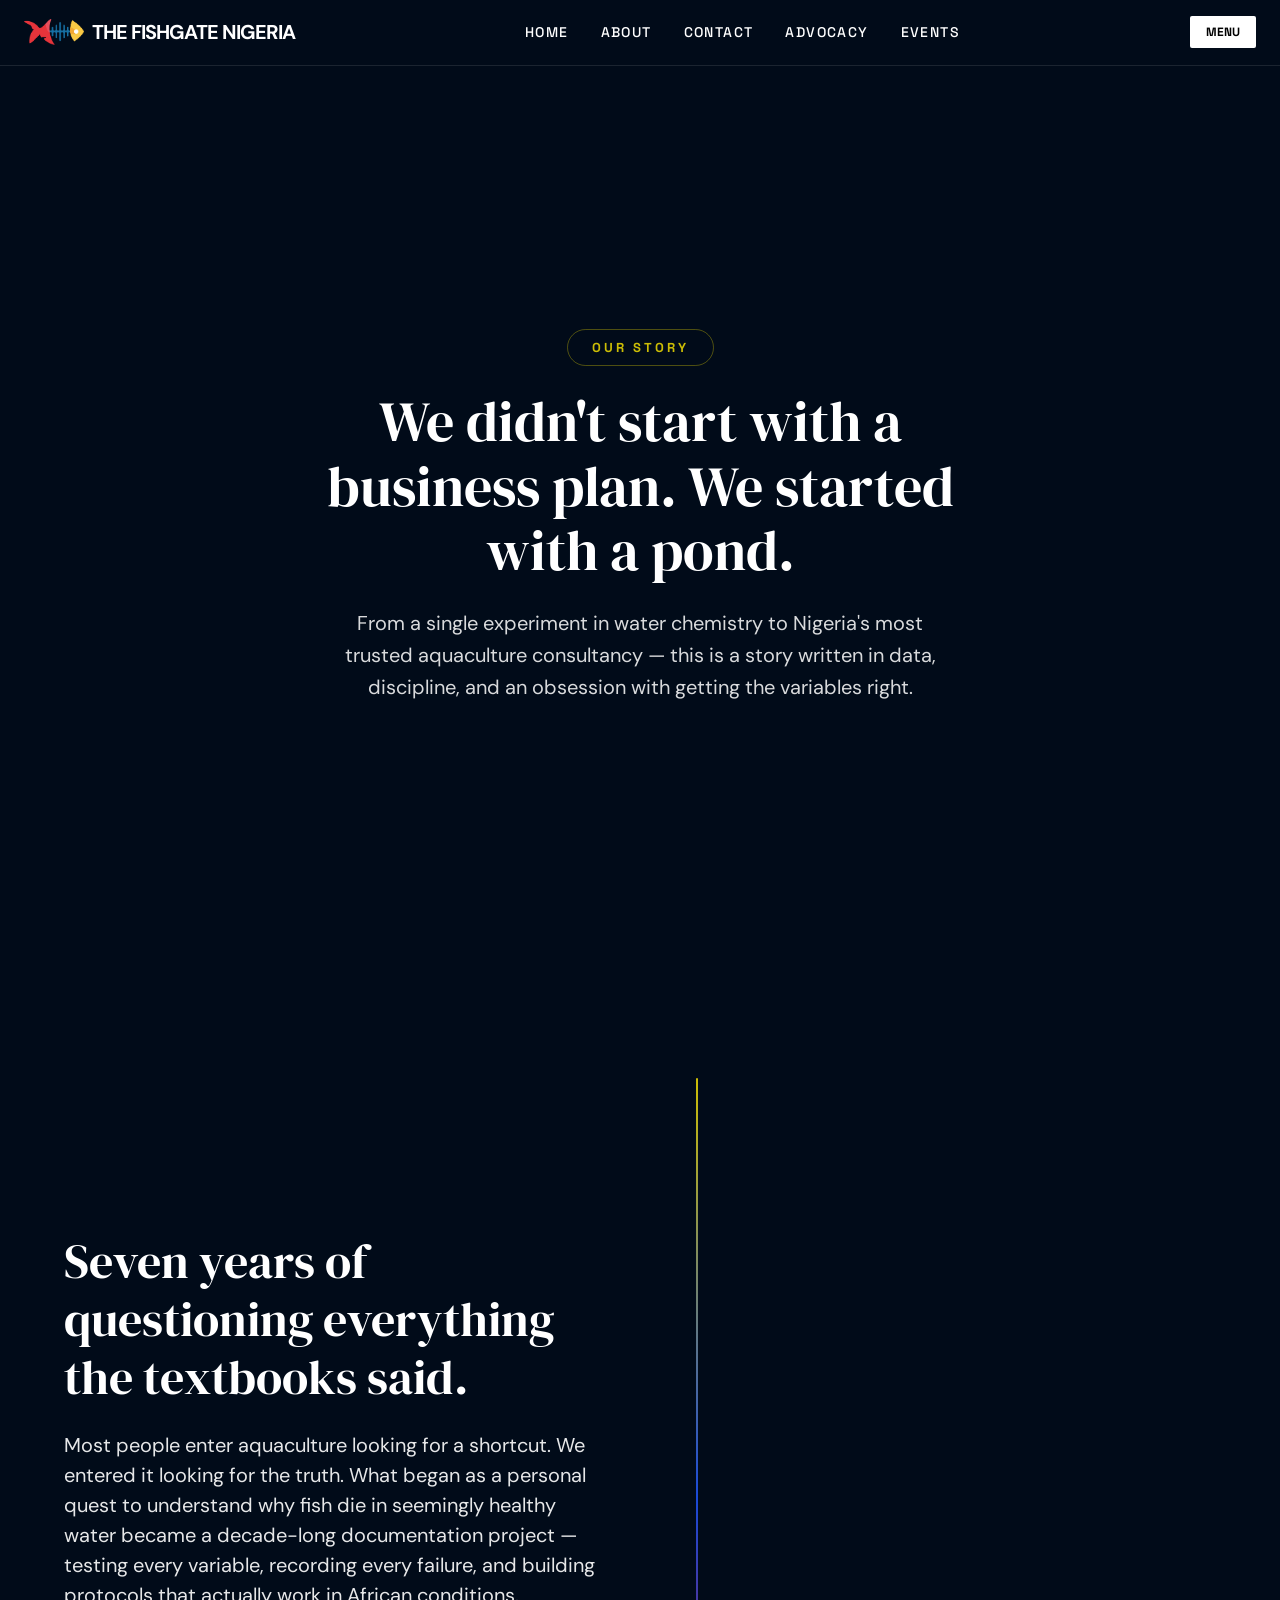
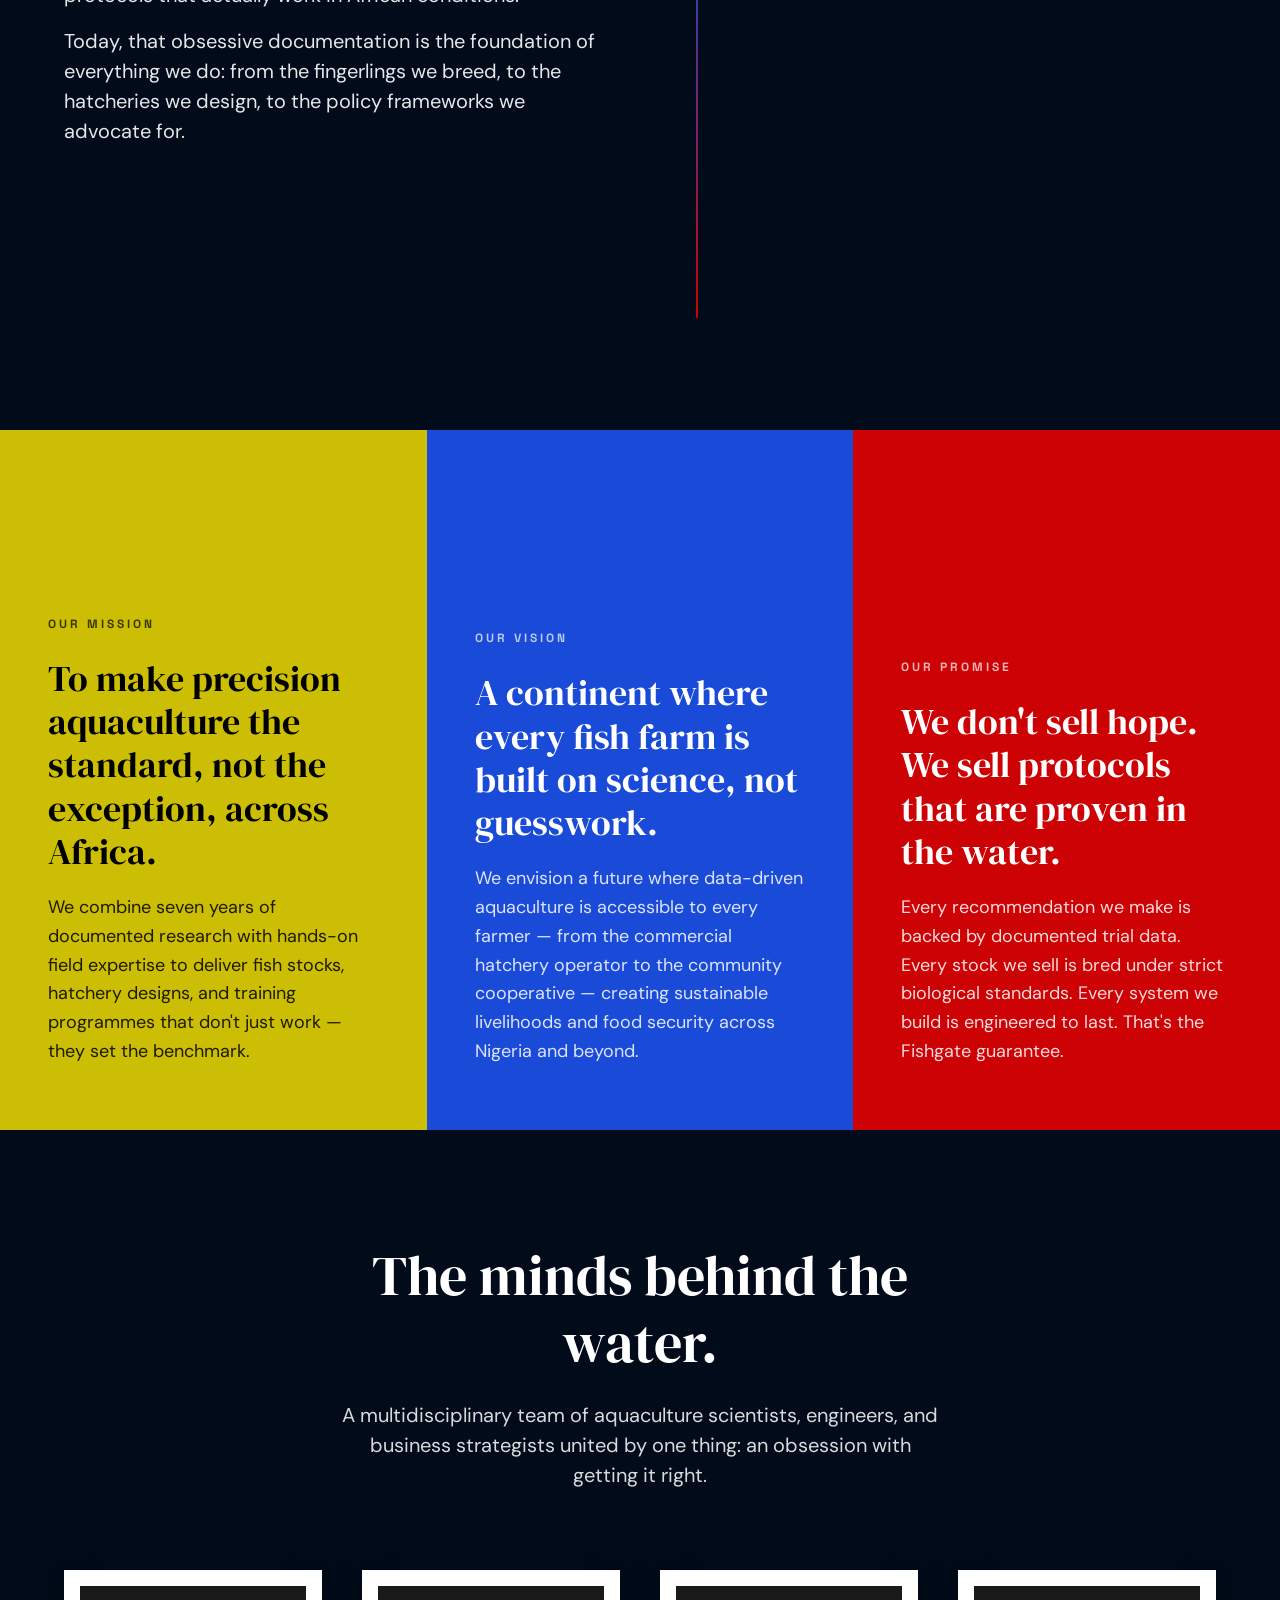
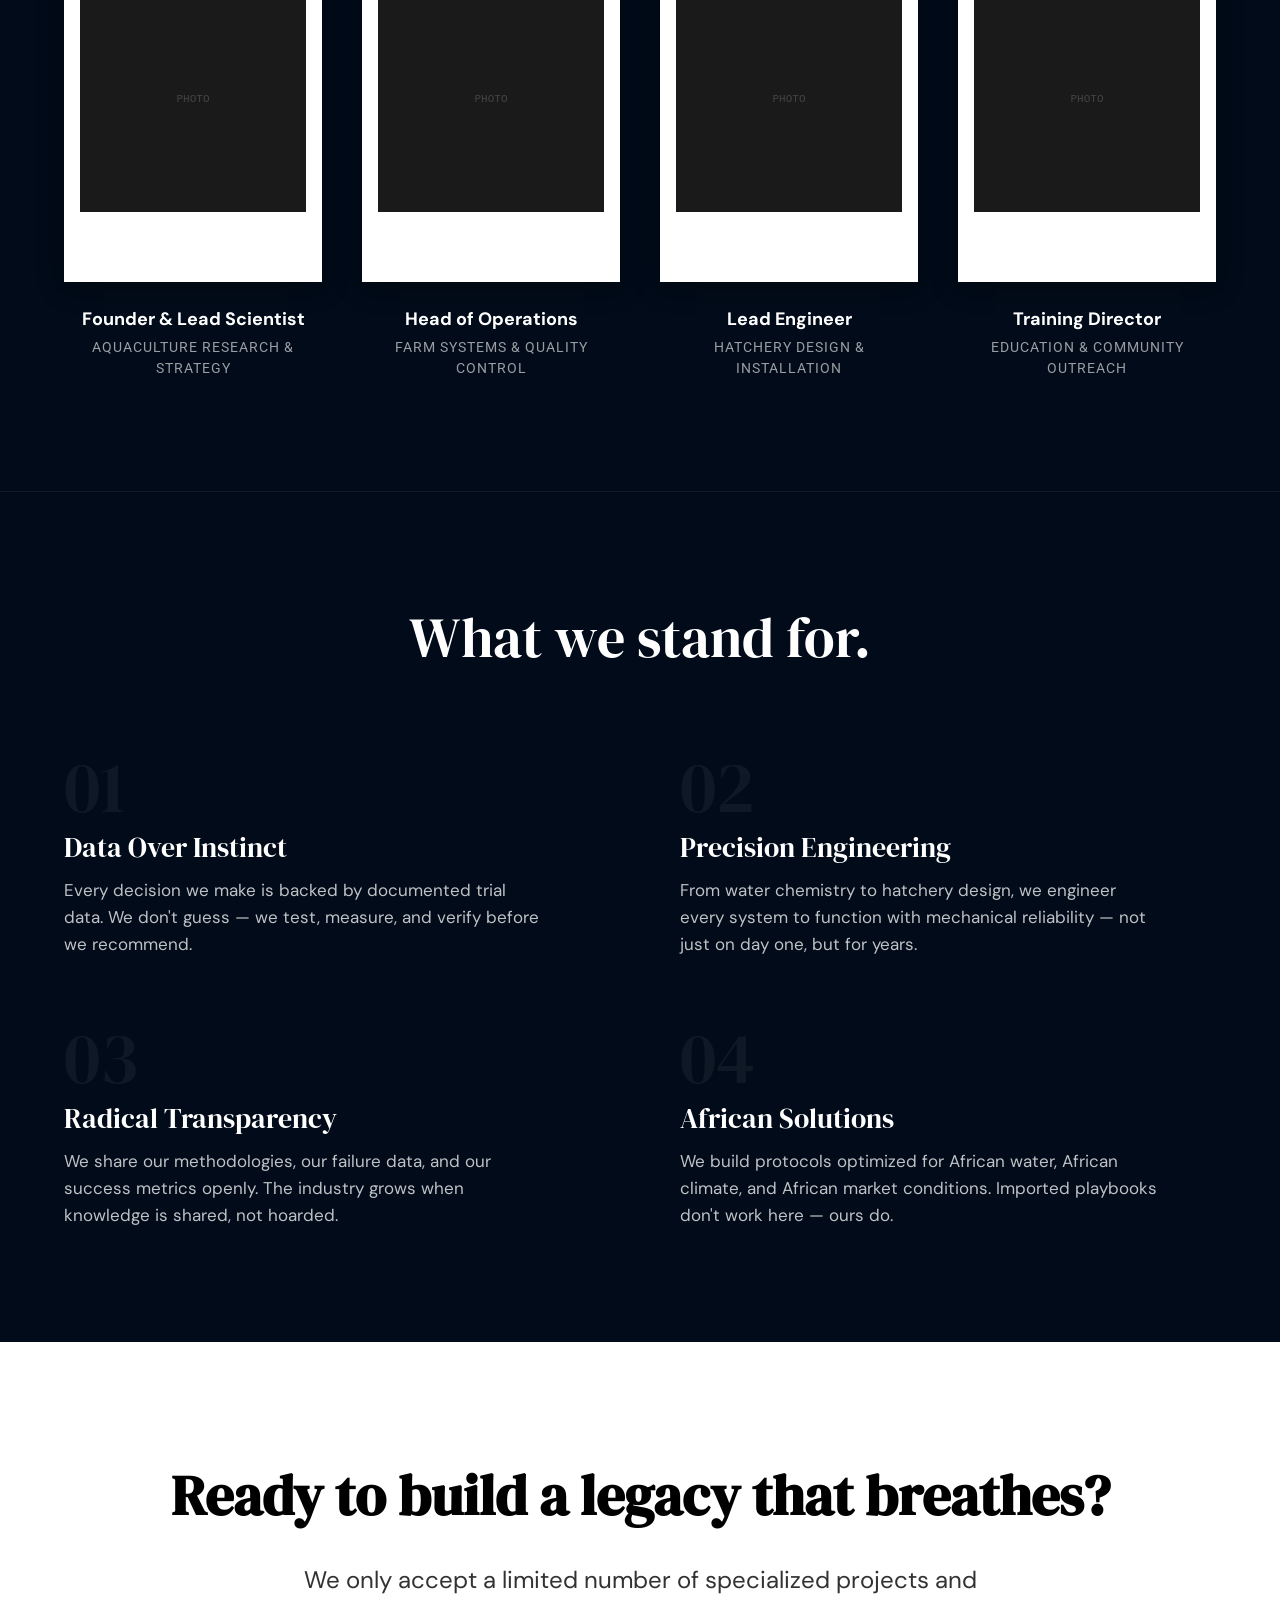
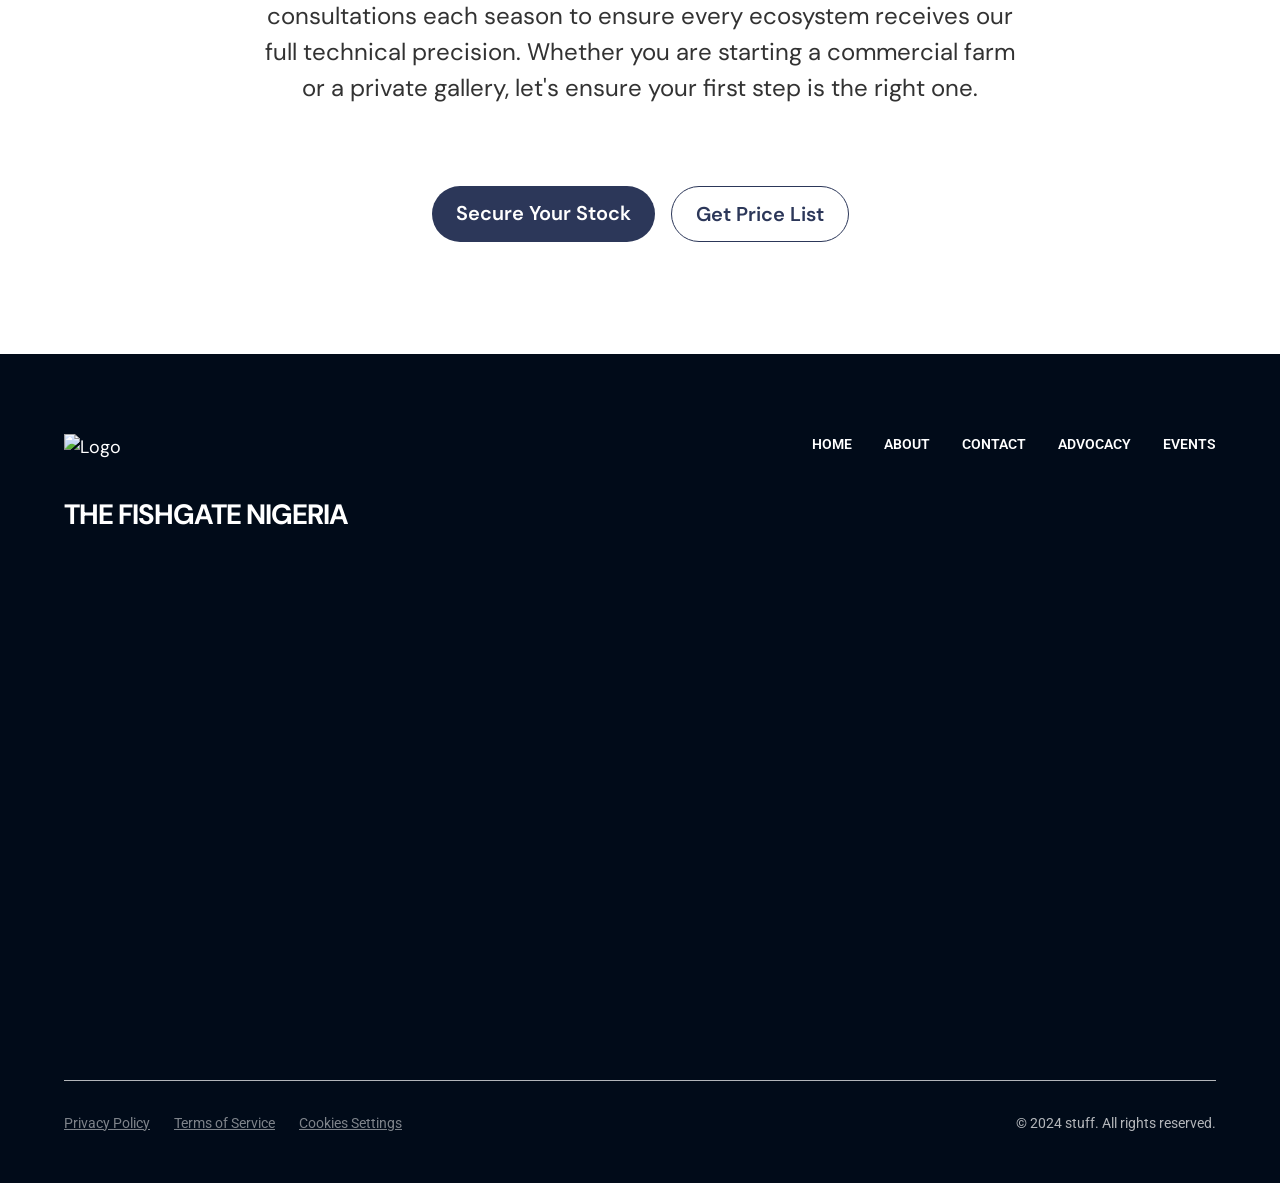
==== commit 5851ccb3: "adjustment of logo things" ====
--- a/about.html
+++ b/about.html
@@ -15,7 +15,7 @@
     <header class="header">
         <div class="header-inner">
             <div class="logo-wrap">
-                <img src="http://localhost:3845/assets/f2dee095d0d8ac2fba1c8d2b68cc11346307be15.svg" alt="Logo"
+                <img src="fishgate visual assets/FISHGATE logo.png" alt="Logo"
                     class="logo-img">
                 <span class="logo-text">THE FISHGATE NIGERIA</span>
             </div>
@@ -83,7 +83,7 @@
                         <span class="timeline-year">2017</span>
                         <div class="timeline-content">
                             <h4>The First Pond</h4>
-                            <p>Started with a single experimental pond in Nasarawa, testing water chemistry variables
+                            <p>Started with a single experimental pond in Abeokuta, testing water chemistry variables
                                 that nobody else was documenting.</p>
                         </div>
                     </div>
